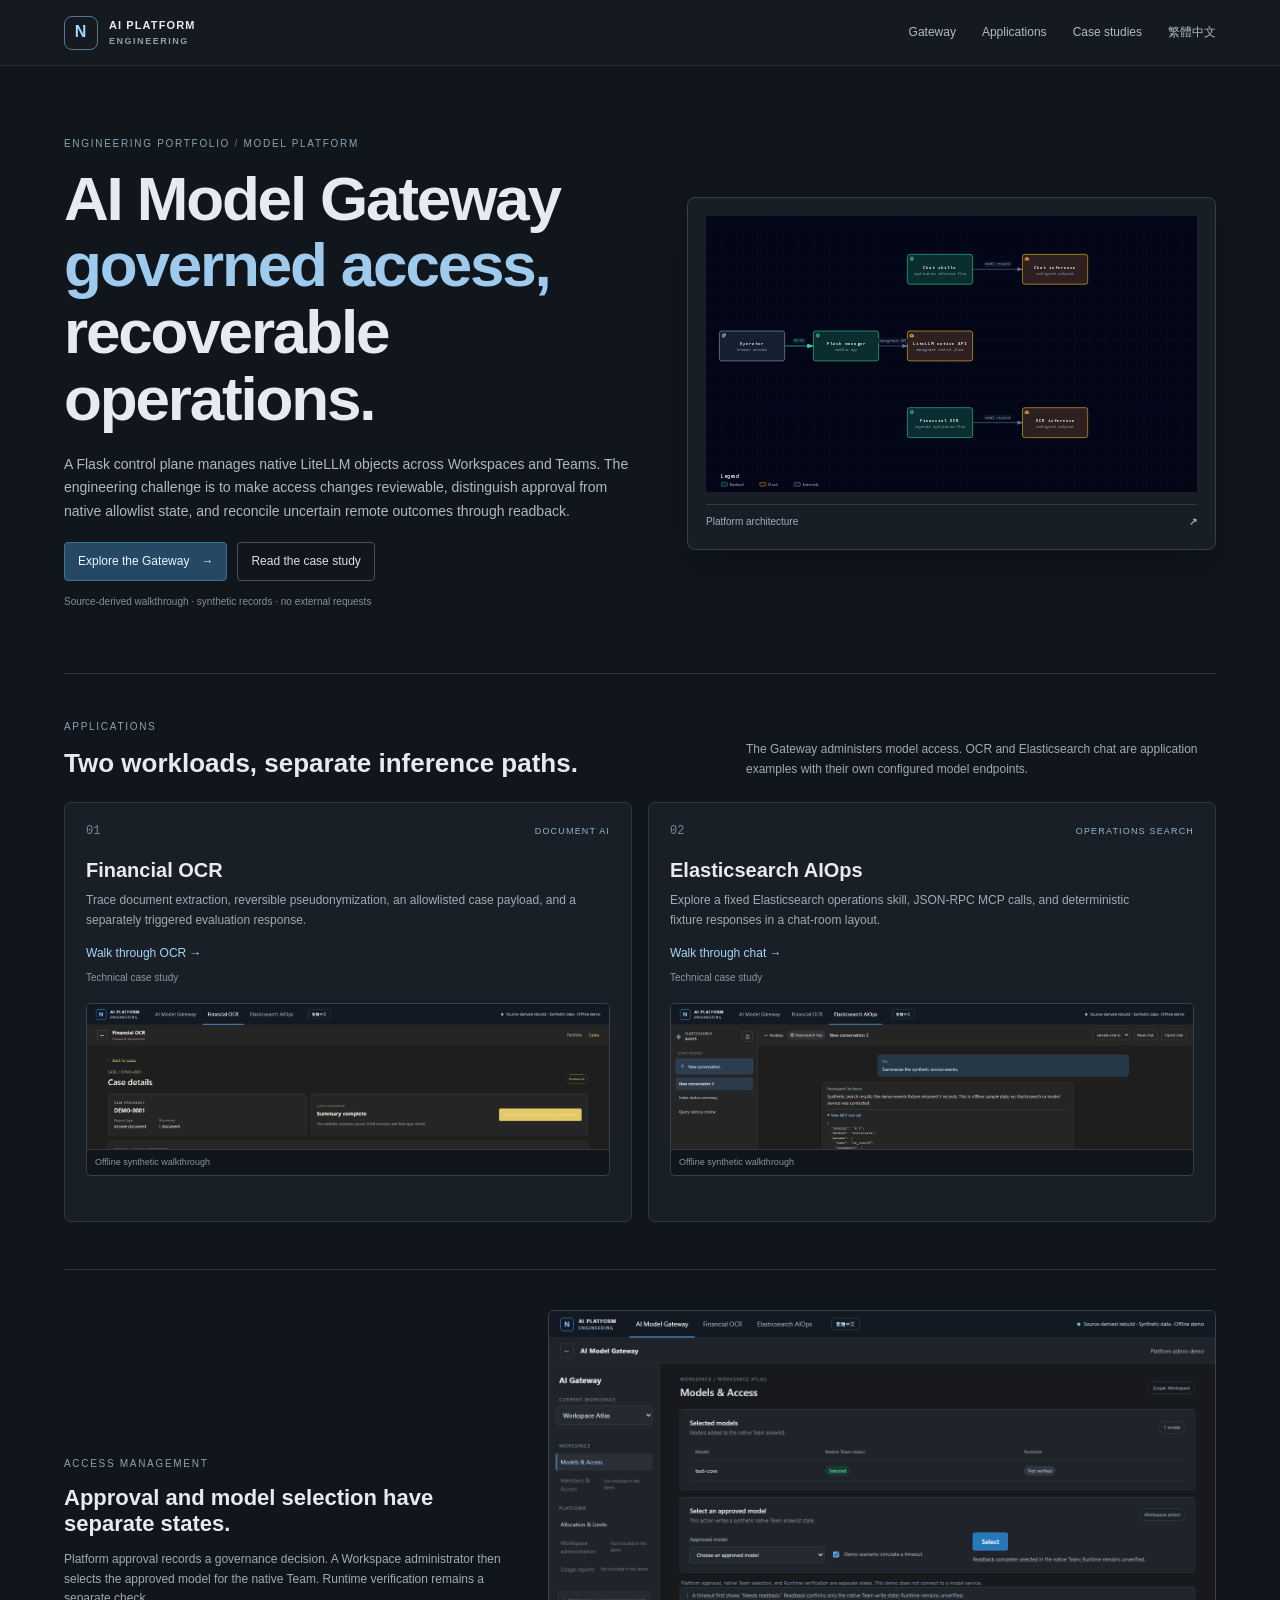
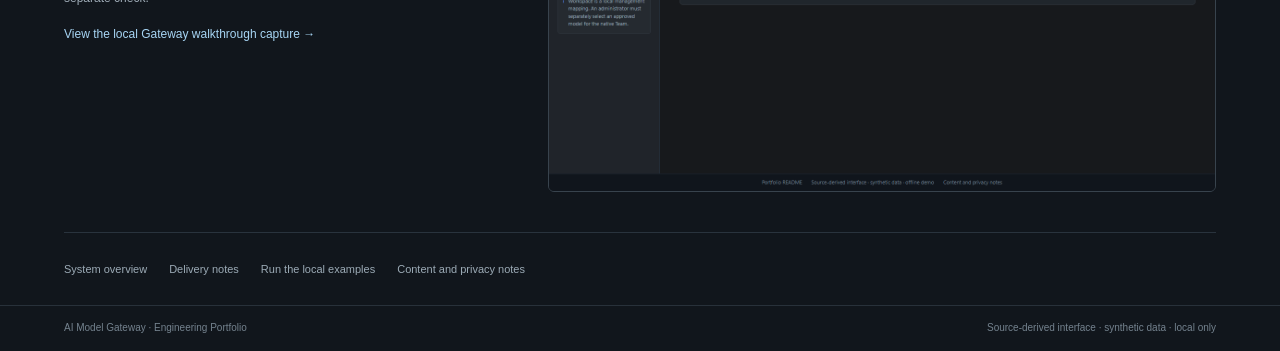
==== index.html @ 8a9886db "Publish bilingual AI Model Gateway engineering portfolio" ====
<!doctype html>
<html lang="en">
<head>
  <meta charset="utf-8">
  <meta name="viewport" content="width=device-width, initial-scale=1">
  <meta name="description" content="A source-grounded portfolio of an AI Model Gateway, Financial OCR and Elasticsearch AIOps applications.">
  <title>AI Model Gateway — Engineering Portfolio</title>
  <link rel="stylesheet" href="assets/portfolio.css">
</head>
<body>
  <a class="skip-link" href="#main">Skip to content</a>
  <header class="site-header"><a class="wordmark" href="index.html"><span class="mark">N</span><span>AI PLATFORM <small>ENGINEERING</small></span></a><nav aria-label="Main navigation"><a href="#gateway">Gateway</a><a href="#applications">Applications</a><a href="README.md">Case studies</a><a href="README.zh-TW.md" lang="zh-Hant">繁體中文</a></nav></header>
  <main id="main">
    <section class="hero" id="gateway">
      <div class="hero-copy"><p class="eyebrow">ENGINEERING PORTFOLIO <span>/</span> MODEL PLATFORM</p><h1>AI Model Gateway<br><em>governed access,</em><br>recoverable operations.</h1><p class="intro">A Flask control plane manages native LiteLLM objects across Workspaces and Teams. The engineering challenge is to make access changes reviewable, distinguish approval from native allowlist state, and reconcile uncertain remote outcomes through readback.</p><div class="actions"><a class="button primary" href="demo.en.html?module=gateway">Explore the Gateway <span aria-hidden="true">→</span></a><a class="button" href="case-studies/model-gateway.md">Read the case study</a></div><p class="provenance">Source-derived walkthrough · synthetic records · no external requests</p></div>
      <a class="hero-visual" href="assets/diagrams/platform-overview.svg" aria-label="Open the platform architecture diagram"><img src="assets/diagrams/platform-overview.svg" alt="Architecture overview: Gateway management connects to native LiteLLM administration, while OCR and chat applications use separately configured inference endpoints."><span>Platform architecture <b>↗</b></span></a>
    </section>
    <section class="application-section" id="applications"><div class="section-heading"><div><p class="eyebrow">APPLICATIONS</p><h2>Two workloads, separate inference paths.</h2></div><p>The Gateway administers model access. OCR and Elasticsearch chat are application examples with their own configured model endpoints.</p></div>
      <div class="app-grid">
        <article class="app-card"><div class="card-top"><span class="number">01</span><span class="tag">DOCUMENT AI</span></div><h3>Financial OCR</h3><p>Trace document extraction, reversible pseudonymization, an allowlisted case payload, and a separately triggered evaluation response.</p><a class="text-link" href="demo.en.html?module=ocr">Walk through OCR <span aria-hidden="true">→</span></a><a class="case-link" href="case-studies/financial-ocr.md">Technical case study</a><a class="shot" href="assets/screenshots/ocr-payload.en.png"><img src="assets/screenshots/ocr-payload.en.png" alt="Synthetic Financial OCR case workflow screenshot"><span>Offline synthetic walkthrough</span></a></article>
        <article class="app-card"><div class="card-top"><span class="number">02</span><span class="tag">OPERATIONS SEARCH</span></div><h3>Elasticsearch AIOps</h3><p>Explore a fixed Elasticsearch operations skill, JSON-RPC MCP calls, and deterministic fixture responses in a chat-room layout.</p><a class="text-link" href="demo.en.html?module=chat">Walk through chat <span aria-hidden="true">→</span></a><a class="case-link" href="case-studies/operations-chatroom.md">Technical case study</a><a class="shot" href="assets/screenshots/mcp-scope.en.png"><img src="assets/screenshots/mcp-scope.en.png" alt="Synthetic Elasticsearch AIOps chat screenshot"><span>Offline synthetic walkthrough</span></a></article>
      </div>
    </section>
    <section class="gateway-shot"><div><p class="eyebrow">ACCESS MANAGEMENT</p><h2>Approval and model selection have separate states.</h2><p>Platform approval records a governance decision. A Workspace administrator then selects the approved model for the native Team. Runtime verification remains a separate check.</p><a class="text-link" href="assets/screenshots/platform-overview.en.png">View the local Gateway walkthrough capture →</a></div><a href="assets/screenshots/platform-overview.en.png"><img src="assets/screenshots/platform-overview.en.png" alt="Synthetic Gateway interface showing separate approval and native Team model selection states"></a></section>
    <section class="more-links"><a href="docs/system-overview.md">System overview</a><a href="docs/delivery.md">Delivery notes</a><a href="examples/SCENARIOS.md">Run the local examples</a><a href="CONTENT_SELECTION.md">Content and privacy notes</a></section>
  </main>
  <footer><span>AI Model Gateway · Engineering Portfolio</span><span>Source-derived interface · synthetic data · local only</span></footer>
</body>
</html>
---- assets/portfolio.css ----
:root{color-scheme:dark;--bg:#11161c;--surface:#191f26;--line:#2d3741;--text:#e6ebef;--muted:#9ba8b4;--blue:#8dc9f3;font:15px/1.65 "Segoe UI",Arial,sans-serif}*{box-sizing:border-box}html{scroll-behavior:smooth}body{margin:0;background:var(--bg);color:var(--text)}a{color:inherit;text-decoration:none}a:focus-visible{outline:2px solid #a5d8ff;outline-offset:4px}.skip-link{position:absolute;top:-60px;left:16px;padding:10px;background:#fff;color:#111;z-index:5}.skip-link:focus{top:10px}.site-header{height:66px;display:flex;align-items:center;justify-content:space-between;padding:0 clamp(18px,5vw,76px);border-bottom:1px solid #27313b;background:#141a20}.wordmark{display:flex;gap:11px;align-items:center;font-size:11px;font-weight:700;letter-spacing:.1em}.wordmark small{display:block;color:#91a0ad;font-size:9px;letter-spacing:.17em}.mark{display:grid;place-items:center;width:34px;height:34px;border:1px solid #547996;border-radius:8px;color:#a5d7fa;font-size:16px}.site-header nav{display:flex;gap:26px;color:#b0bbc5;font-size:12px}.site-header nav a:hover,.text-link:hover,.more-links a:hover{color:var(--blue)}main{max-width:1320px;margin:0 auto;padding:0 clamp(18px,5vw,76px)}.hero{display:grid;grid-template-columns:1fr .92fr;gap:48px;align-items:center;padding:70px 0 62px}.eyebrow{margin:0 0 13px;color:#8ba2b4;font-size:10px;letter-spacing:.17em}.eyebrow span{color:#5c7283}.hero h1{font-size:clamp(38px,5vw,62px);line-height:1.08;letter-spacing:-.035em;margin:0;font-weight:600}.hero h1 em{font-style:normal;color:#9ecbed}.intro{max-width:610px;color:#adbac4;font-size:14px;margin:20px 0 19px}.actions{display:flex;gap:10px;flex-wrap:wrap}.button{display:inline-flex;align-items:center;gap:12px;border:1px solid #47525c;border-radius:4px;padding:9px 13px;color:#d9e1e7;font-size:12px}.button.primary{background:#254965;border-color:#3d7297;color:#eaf6ff}.button:hover{border-color:#84bce4}.provenance{font-size:10px;color:#82909c;margin:13px 0 0}.hero-visual{display:block;min-width:0;background:#171e25;border:1px solid #34414d;border-radius:8px;padding:18px;box-shadow:0 18px 42px #0003}.hero-visual img{display:block;width:100%;max-height:355px;object-fit:contain}.hero-visual span{display:flex;justify-content:space-between;border-top:1px solid #2f3b45;margin-top:12px;padding-top:9px;color:#9dafbd;font-size:10px}.application-section{border-top:1px solid #29333d;padding:45px 0 47px}.section-heading{display:flex;justify-content:space-between;align-items:end;gap:35px;margin-bottom:22px}.section-heading h2,.gateway-shot h2{font-size:26px;line-height:1.2;margin:0;font-weight:570}.section-heading>p{max-width:470px;margin:0;color:#9eabb6;font-size:12px}.app-grid{display:grid;grid-template-columns:1fr 1fr;gap:16px}.app-card{display:flex;flex-direction:column;align-items:flex-start;position:relative;min-height:420px;padding:21px;background:var(--surface);border:1px solid var(--line);border-radius:7px}.card-top{width:100%;display:flex;justify-content:space-between;align-items:center}.number{color:#758998;font:12px Consolas,monospace}.tag{color:#92b6cf;font-size:9px;letter-spacing:.13em}.app-card h3{font-size:20px;margin:16px 0 4px}.app-card>p{font-size:12px;color:#9eabb6;margin:0 0 13px;max-width:490px}.text-link{font-size:12px;color:#a7d5f4}.case-link{font-size:10px;color:#8998a4;margin-top:6px}.shot{display:block;overflow:hidden;width:100%;margin-top:17px;border:1px solid #36414b;border-radius:5px;background:#10151b}.shot img{display:block;width:100%;height:145px;object-fit:cover;object-position:top}.shot span{display:block;border-top:1px solid #303943;padding:5px 8px;color:#8494a0;font-size:9px}.gateway-shot{display:grid;grid-template-columns:.8fr 1.2fr;gap:38px;align-items:center;padding:40px 0;border-top:1px solid #29333d;border-bottom:1px solid #29333d}.gateway-shot h2{font-size:22px}.gateway-shot p:not(.eyebrow){color:#9eabb6;font-size:12px}.gateway-shot> a{display:block;border:1px solid #38434d;border-radius:6px;overflow:hidden}.gateway-shot img{width:100%;display:block}.more-links{display:flex;gap:22px;flex-wrap:wrap;padding:27px 0;color:#9cabb6;font-size:11px}footer{display:flex;justify-content:space-between;gap:12px;padding:14px clamp(18px,5vw,76px);border-top:1px solid #28313a;color:#74828e;font-size:10px}@media(max-width:760px){.site-header{height:auto;min-height:62px;padding:10px 15px;align-items:flex-start;gap:12px}.site-header nav{justify-content:flex-end;flex-wrap:wrap;gap:6px 12px;font-size:10px}.hero{grid-template-columns:1fr;gap:25px;padding:43px 0}.hero-visual img{max-height:270px}.section-heading{display:block}.section-heading>p{margin-top:10px}.app-grid{grid-template-columns:1fr}.app-card{min-height:unset}.gateway-shot{grid-template-columns:1fr;gap:17px}.more-links{gap:12px 18px}footer{flex-direction:column}}
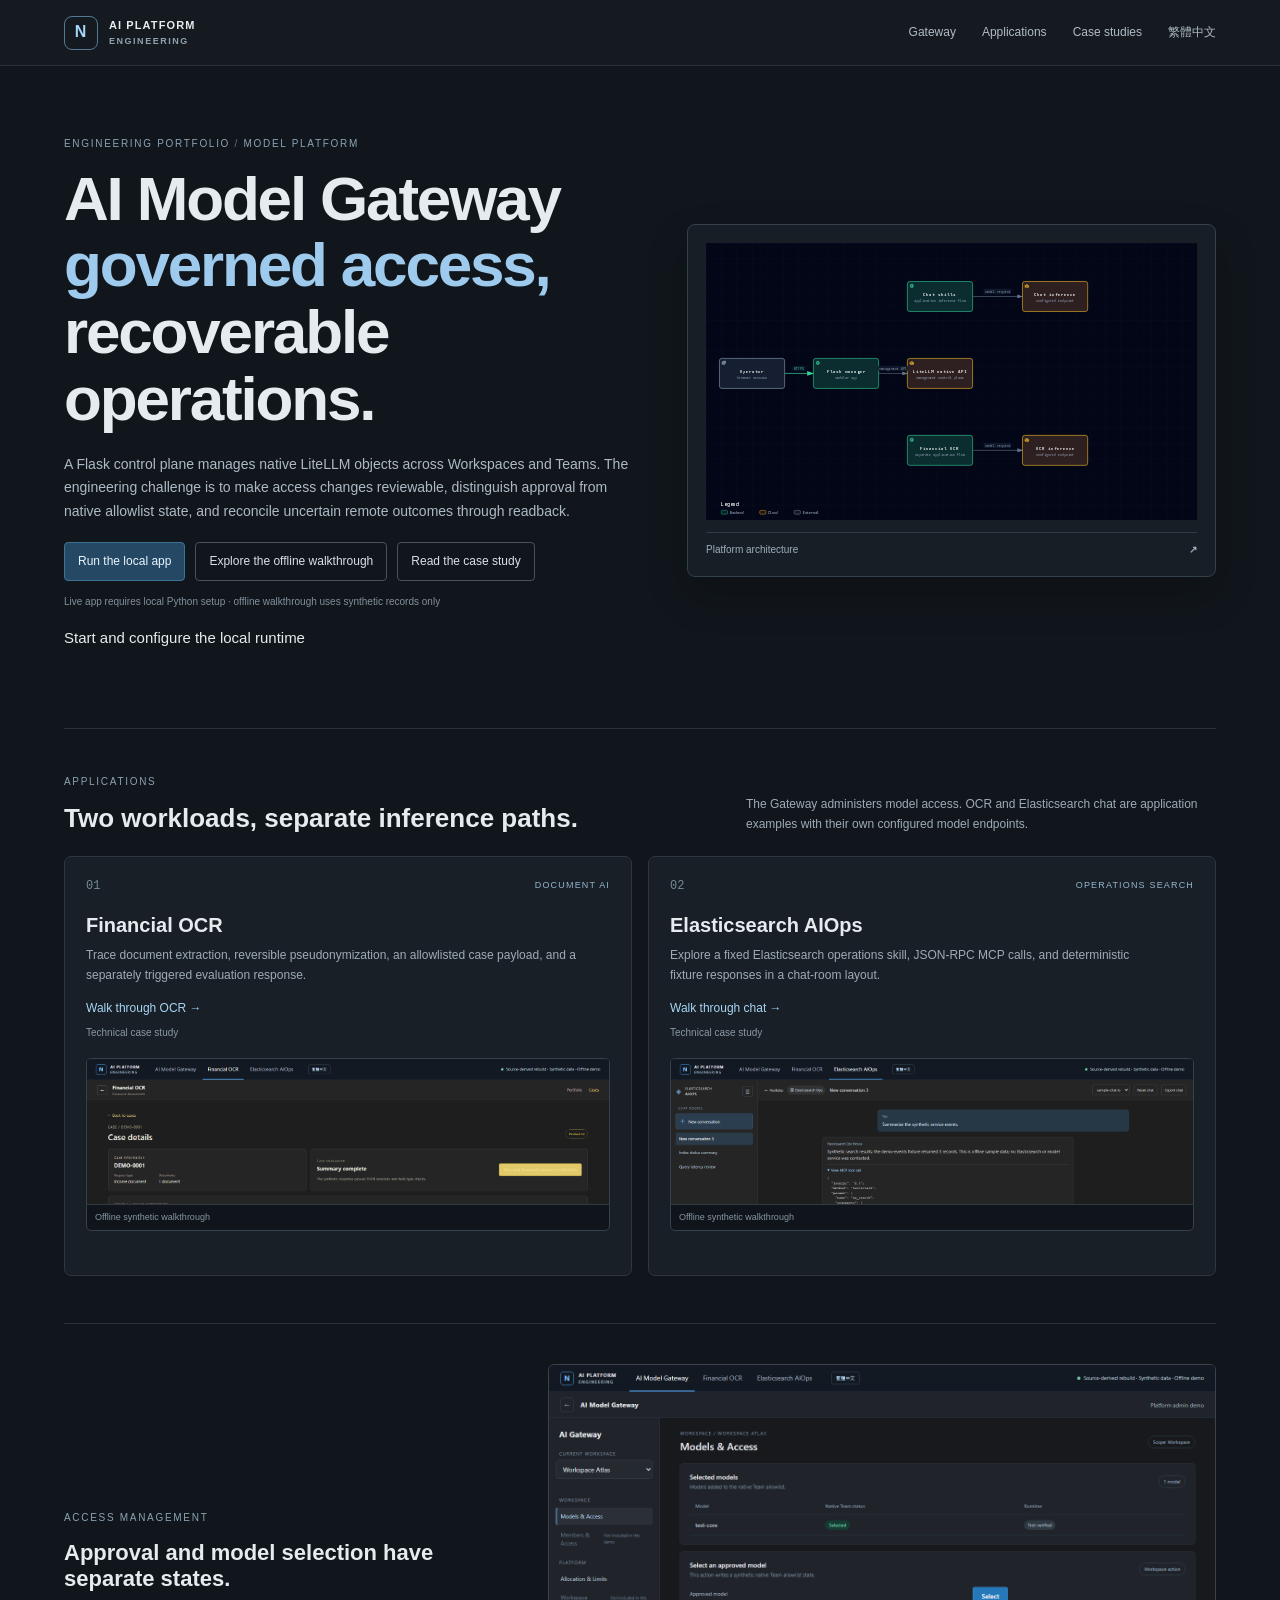
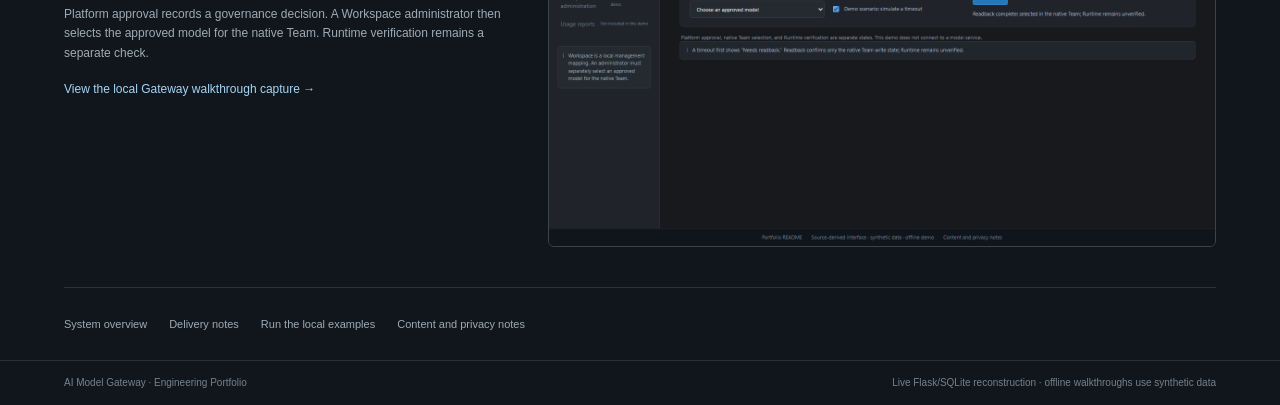
==== commit 60d2591f: "Add runnable bilingual Gateway portfolio application" ====
--- a/index.html
+++ b/index.html
@@ -12,7 +12,7 @@
   <header class="site-header"><a class="wordmark" href="index.html"><span class="mark">N</span><span>AI PLATFORM <small>ENGINEERING</small></span></a><nav aria-label="Main navigation"><a href="#gateway">Gateway</a><a href="#applications">Applications</a><a href="README.md">Case studies</a><a href="README.zh-TW.md" lang="zh-Hant">繁體中文</a></nav></header>
   <main id="main">
     <section class="hero" id="gateway">
-      <div class="hero-copy"><p class="eyebrow">ENGINEERING PORTFOLIO <span>/</span> MODEL PLATFORM</p><h1>AI Model Gateway<br><em>governed access,</em><br>recoverable operations.</h1><p class="intro">A Flask control plane manages native LiteLLM objects across Workspaces and Teams. The engineering challenge is to make access changes reviewable, distinguish approval from native allowlist state, and reconcile uncertain remote outcomes through readback.</p><div class="actions"><a class="button primary" href="demo.en.html?module=gateway">Explore the Gateway <span aria-hidden="true">→</span></a><a class="button" href="case-studies/model-gateway.md">Read the case study</a></div><p class="provenance">Source-derived walkthrough · synthetic records · no external requests</p></div>
+      <div class="hero-copy"><p class="eyebrow">ENGINEERING PORTFOLIO <span>/</span> MODEL PLATFORM</p><h1>AI Model Gateway<br><em>governed access,</em><br>recoverable operations.</h1><p class="intro">A Flask control plane manages native LiteLLM objects across Workspaces and Teams. The engineering challenge is to make access changes reviewable, distinguish approval from native allowlist state, and reconcile uncertain remote outcomes through readback.</p><div class="actions"><a class="button primary" href="app.en.html">Run the local app</a><a class="button" href="demo.en.html?module=gateway">Explore the offline walkthrough</a><a class="button" href="case-studies/model-gateway.md">Read the case study</a></div><p class="provenance">Live app requires local Python setup · offline walkthrough uses synthetic records only</p><p><a href="docs/public-runtime.md">Start and configure the local runtime</a></p></div>
       <a class="hero-visual" href="assets/diagrams/platform-overview.svg" aria-label="Open the platform architecture diagram"><img src="assets/diagrams/platform-overview.svg" alt="Architecture overview: Gateway management connects to native LiteLLM administration, while OCR and chat applications use separately configured inference endpoints."><span>Platform architecture <b>↗</b></span></a>
     </section>
     <section class="application-section" id="applications"><div class="section-heading"><div><p class="eyebrow">APPLICATIONS</p><h2>Two workloads, separate inference paths.</h2></div><p>The Gateway administers model access. OCR and Elasticsearch chat are application examples with their own configured model endpoints.</p></div>
@@ -24,6 +24,6 @@
     <section class="gateway-shot"><div><p class="eyebrow">ACCESS MANAGEMENT</p><h2>Approval and model selection have separate states.</h2><p>Platform approval records a governance decision. A Workspace administrator then selects the approved model for the native Team. Runtime verification remains a separate check.</p><a class="text-link" href="assets/screenshots/platform-overview.en.png">View the local Gateway walkthrough capture →</a></div><a href="assets/screenshots/platform-overview.en.png"><img src="assets/screenshots/platform-overview.en.png" alt="Synthetic Gateway interface showing separate approval and native Team model selection states"></a></section>
     <section class="more-links"><a href="docs/system-overview.md">System overview</a><a href="docs/delivery.md">Delivery notes</a><a href="examples/SCENARIOS.md">Run the local examples</a><a href="CONTENT_SELECTION.md">Content and privacy notes</a></section>
   </main>
-  <footer><span>AI Model Gateway · Engineering Portfolio</span><span>Source-derived interface · synthetic data · local only</span></footer>
+  <footer><span>AI Model Gateway · Engineering Portfolio</span><span>Live Flask/SQLite reconstruction · offline walkthroughs use synthetic data</span></footer>
 </body>
 </html>
